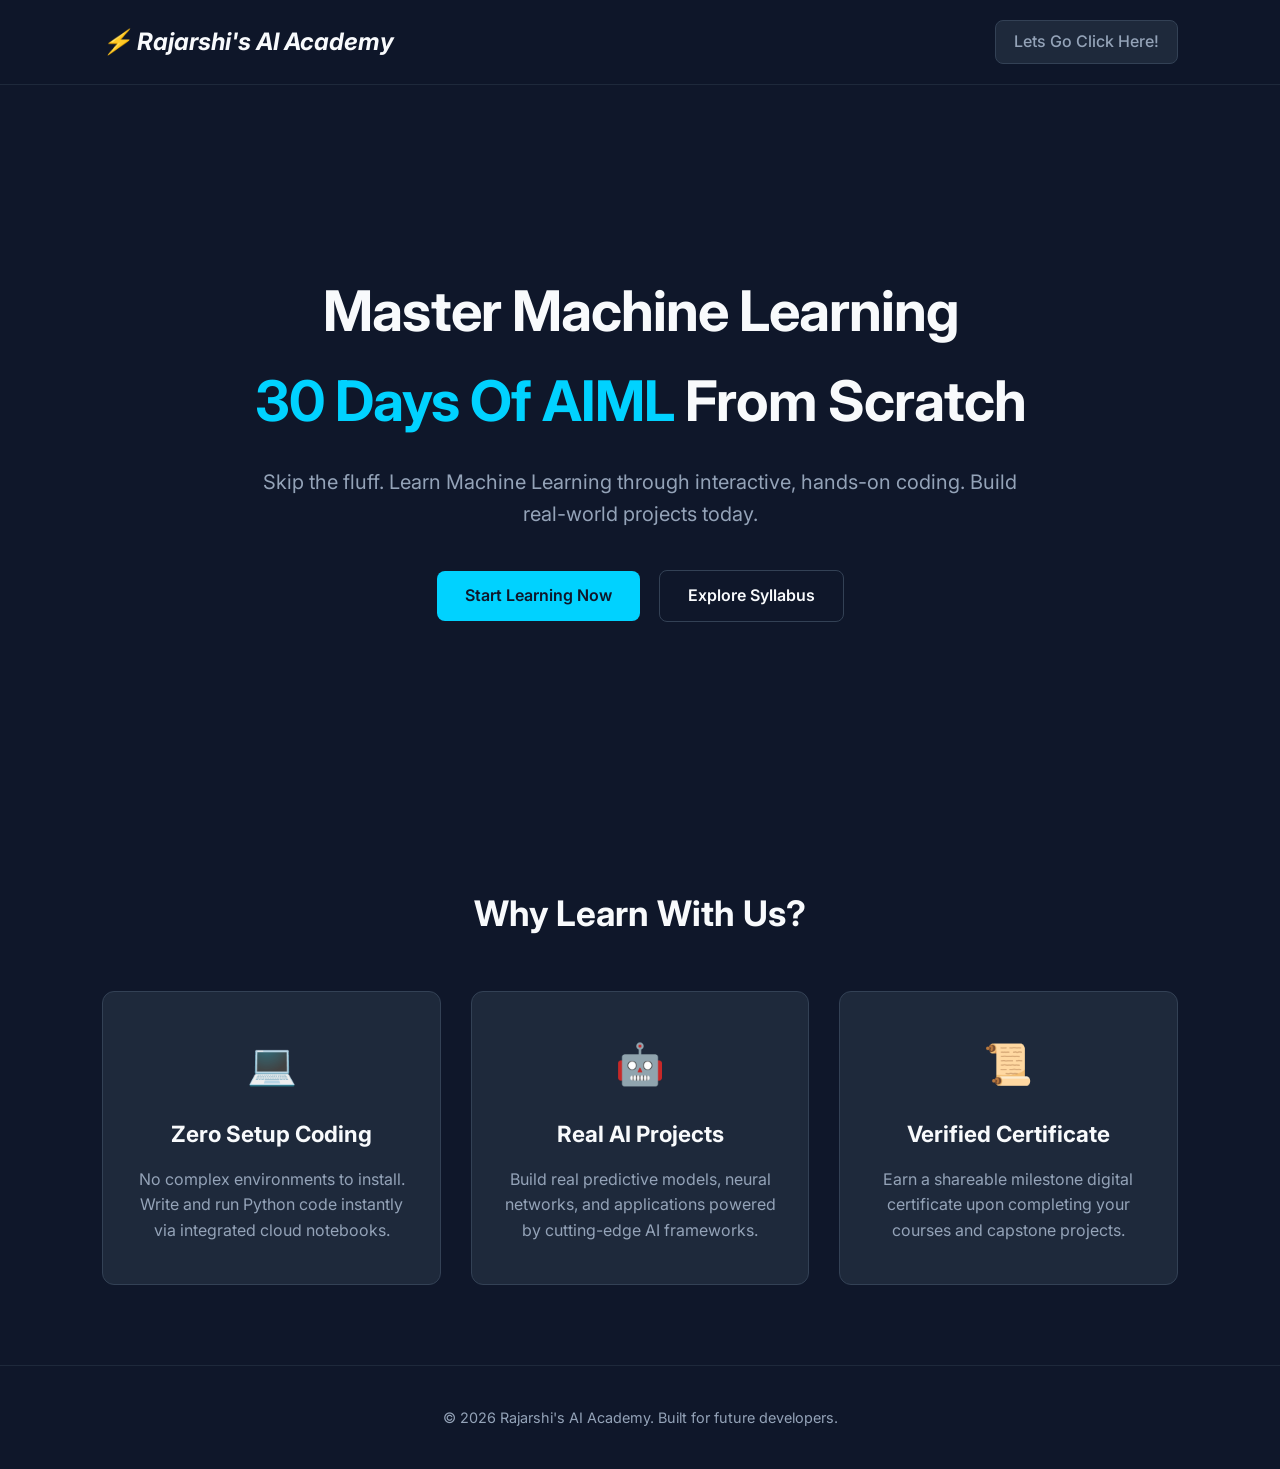
==== my-coding-academy/index.html @ 371cb685 "Initial commit - 50 Days of ML" ====
<!DOCTYPE html>
<html lang="en">
<head>
    <meta charset="UTF-8">
    <meta name="viewport" content="width=device-width, initial-scale=1.0">
    <title>Python & AI/ML Academy | Master the Future</title>
    <link rel="stylesheet" href="css/style.css">
    <link href="https://fonts.googleapis.com/css2?family=Inter:wght@400;500;700&display=swap" rel="stylesheet">
</head>
<body>

    <header class="navbar">
        <div class="logo"><i>⚡ Rajarshi's AI Academy</i></div>
        <nav>
            <!-- <a href="#features">Features</a>
            <a href="#curriculum">Curriculum</a> -->
            <a href="dashboard.html" class="btn-secondary">Lets Go Click Here!</a>
        </nav>
    </header>

    <section class="hero">
        <div class="hero-content">
            <h1>Master Machine Learning <br><span class="highlight">30 Days Of AIML</span> From Scratch</h1>
            <p>Skip the fluff. Learn Machine Learning through interactive, hands-on coding. Build real-world projects today.</p>
            <div class="hero-buttons">
                <a href="dashboard.html" class="btn-primary">Start Learning Now</a>
                <a href="#curriculum" class="btn-outline">Explore Syllabus</a>
            </div>
        </div>
    </section>

    <section id="features" class="features">
        <h2>Why Learn With Us?</h2>
        <div class="feature-grid">
            <div class="card">
                <div class="icon">💻</div>
                <h3>Zero Setup Coding</h3>
                <p>No complex environments to install. Write and run Python code instantly via integrated cloud notebooks.</p>
            </div>
            <div class="card">
                <div class="icon">🤖</div>
                <h3>Real AI Projects</h3>
                <p>Build real predictive models, neural networks, and applications powered by cutting-edge AI frameworks.</p>
            </div>
            <div class="card">
                <div class="icon">📜</div>
                <h3>Verified Certificate</h3>
                <p>Earn a shareable milestone digital certificate upon completing your courses and capstone projects.</p>
            </div>
        </div>
    </section>

    <footer>
        <p>&copy; 2026 Rajarshi's AI Academy. Built for future developers.</p>
    </footer>

</body>
</html>
---- my-coding-academy/css/style.css ----
/* --- Global Resets & Theme Variables --- */
* {
    margin: 0;
    padding: 0;
    box-sizing: border-box;
}

:root {
    --primary-color: #00d2ff;   /* Vibrant Electric Cyan */
    --bg-dark: #0f172a;         /* Deep Premium Navy Slate */
    --bg-card: #1e293b;         /* Lighter Slate for elements */
    --text-main: #f8fafc;       /* Off-White */
    --text-muted: #94a3b8;      /* Soft Gray */
}

body {
    font-family: 'Inter', sans-serif;
    background-color: var(--bg-dark);
    color: var(--text-main);
    line-height: 1.6;
}

/* --- Navigation Bar --- */
.navbar {
    display: flex;
    justify-content: space-between;
    align-items: center;
    padding: 20px 8%;
    background-color: rgba(15, 23, 42, 0.9);
    position: sticky;
    top: 0;
    z-index: 100;
    border-bottom: 1px solid #1e293b;
}

.logo {
    font-size: 1.5rem;
    font-weight: 700;
    color: var(--text-main);
}

.navbar nav a {
    color: var(--text-muted);
    text-decoration: none;
    margin-left: 20px;
    font-weight: 500;
    transition: color 0.3s;
}

.navbar nav a:hover {
    color: var(--primary-color);
}

/* --- Hero Section --- */
.hero {
    min-height: 80vh;
    display: flex;
    align-items: center;
    justify-content: center;
    text-align: center;
    padding: 0 20px;
}

.hero-content {
    max-width: 800px;
}

.hero h1 {
    font-size: 3.5rem;
    font-weight: 700;
    margin-bottom: 20px;
    letter-spacing: -1px;
}

.highlight {
    color: var(--primary-color);
}

.hero p {
    font-size: 1.25rem;
    color: var(--text-muted);
    margin-bottom: 40px;
}

/* --- Buttons --- */
.btn-primary, .btn-secondary, .btn-outline {
    display: inline-block;
    padding: 12px 28px;
    border-radius: 8px;
    font-weight: 600;
    text-decoration: none;
    transition: all 0.3s ease;
}

.btn-primary {
    background-color: var(--primary-color);
    color: #0f172a;
    margin-right: 15px;
}

.btn-primary:hover {
    transform: translateY(-2px);
    box-shadow: 0 10px 20px rgba(0, 210, 255, 0.2);
}

.btn-secondary {
    background-color: #1e293b;
    color: var(--text-main);
    border: 1px solid #334155;
    padding: 8px 18px;
}

.btn-outline {
    border: 1px solid #334155;
    color: var(--text-main);
}

.btn-outline:hover {
    background-color: #1e293b;
}

/* --- Features Section --- */
.features {
    padding: 80px 8%;
    text-align: center;
}

.features h2 {
    font-size: 2.2rem;
    margin-bottom: 50px;
}

.feature-grid {
    display: grid;
    grid-template-columns: repeat(auto-fit, minmax(280px, 1fr));
    gap: 30px;
}

.card {
    background-color: var(--bg-card);
    padding: 40px 30px;
    border-radius: 12px;
    border: 1px solid #334155;
    transition: transform 0.3s;
}

.card:hover {
    transform: translateY(-5px);
    border-color: var(--primary-color);
}

.card .icon {
    font-size: 2.5rem;
    margin-bottom: 20px;
}

.card h3 {
    margin-bottom: 15px;
    font-size: 1.4rem;
}

.card p {
    color: var(--text-muted);
}

/* --- Footer --- */
footer {
    text-align: center;
    padding: 40px;
    color: var(--text-muted);
    border-top: 1px solid #1e293b;
    font-size: 0.9rem;
}
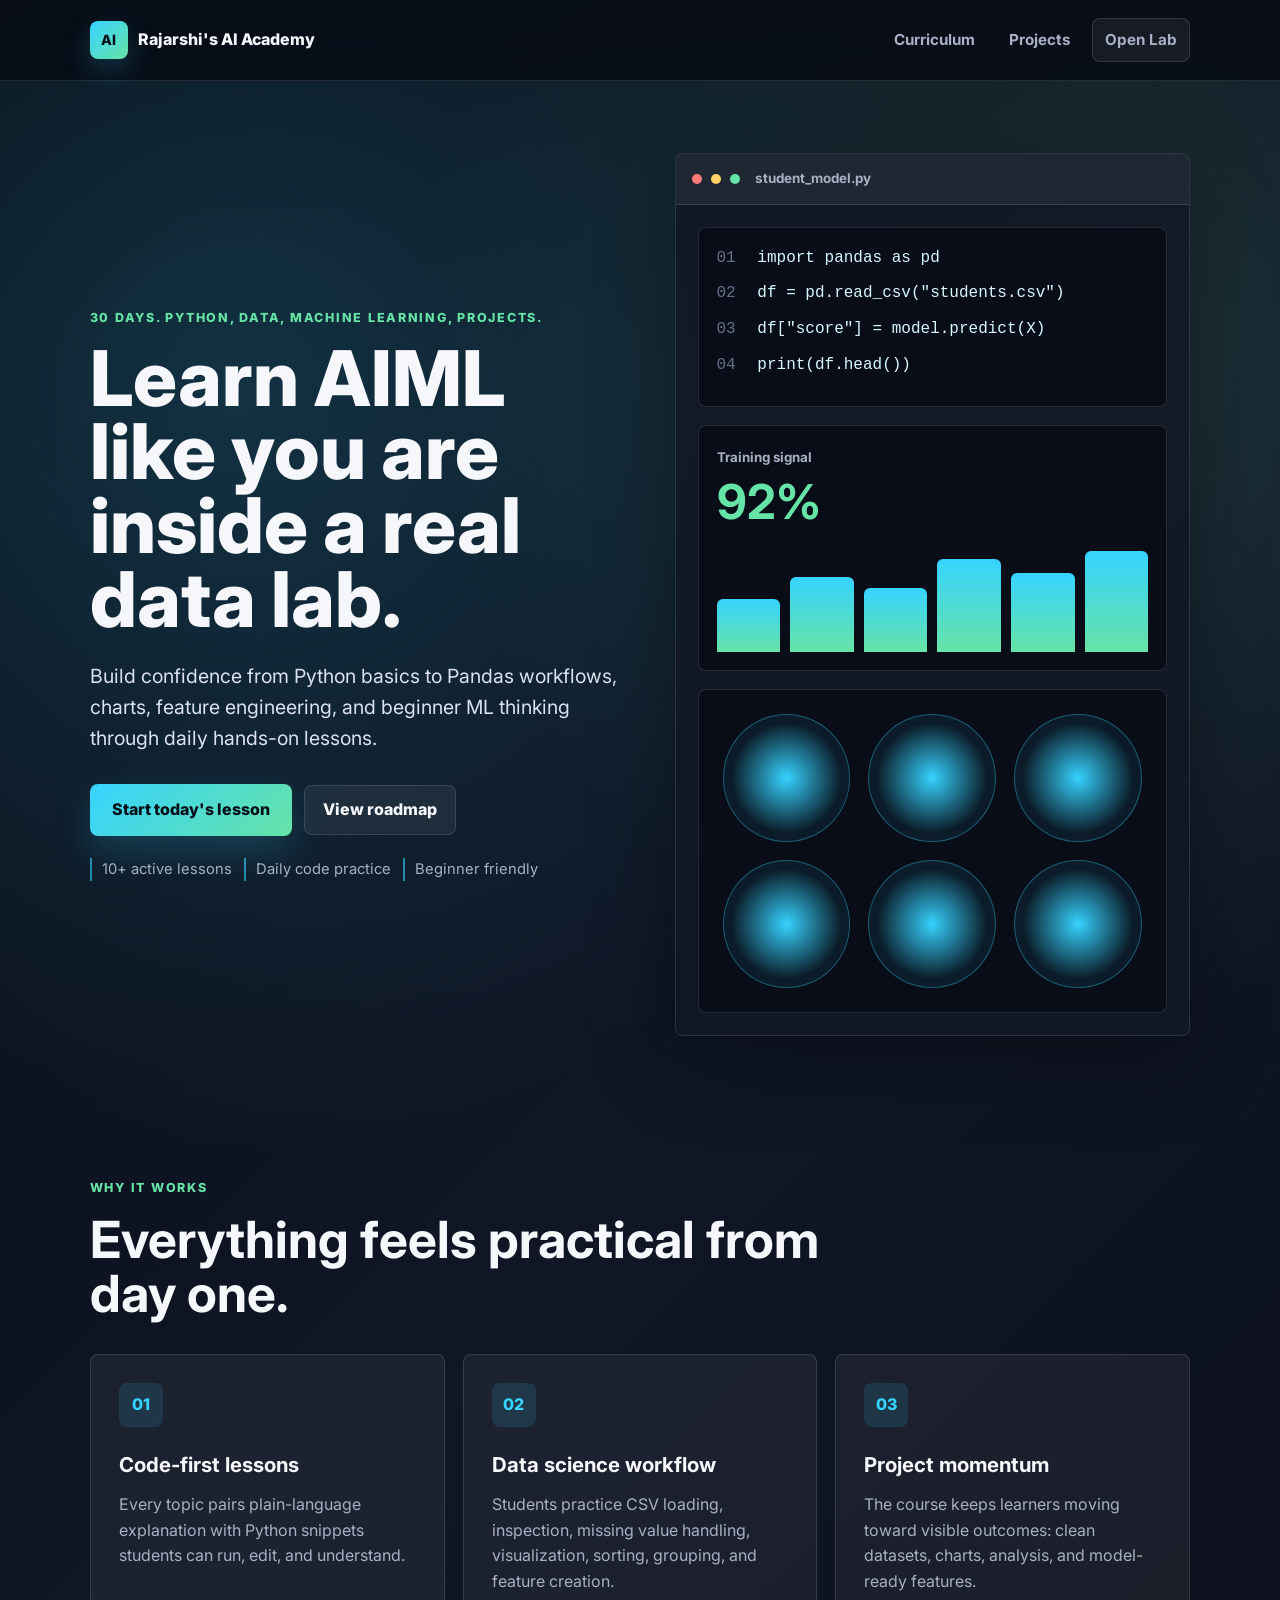
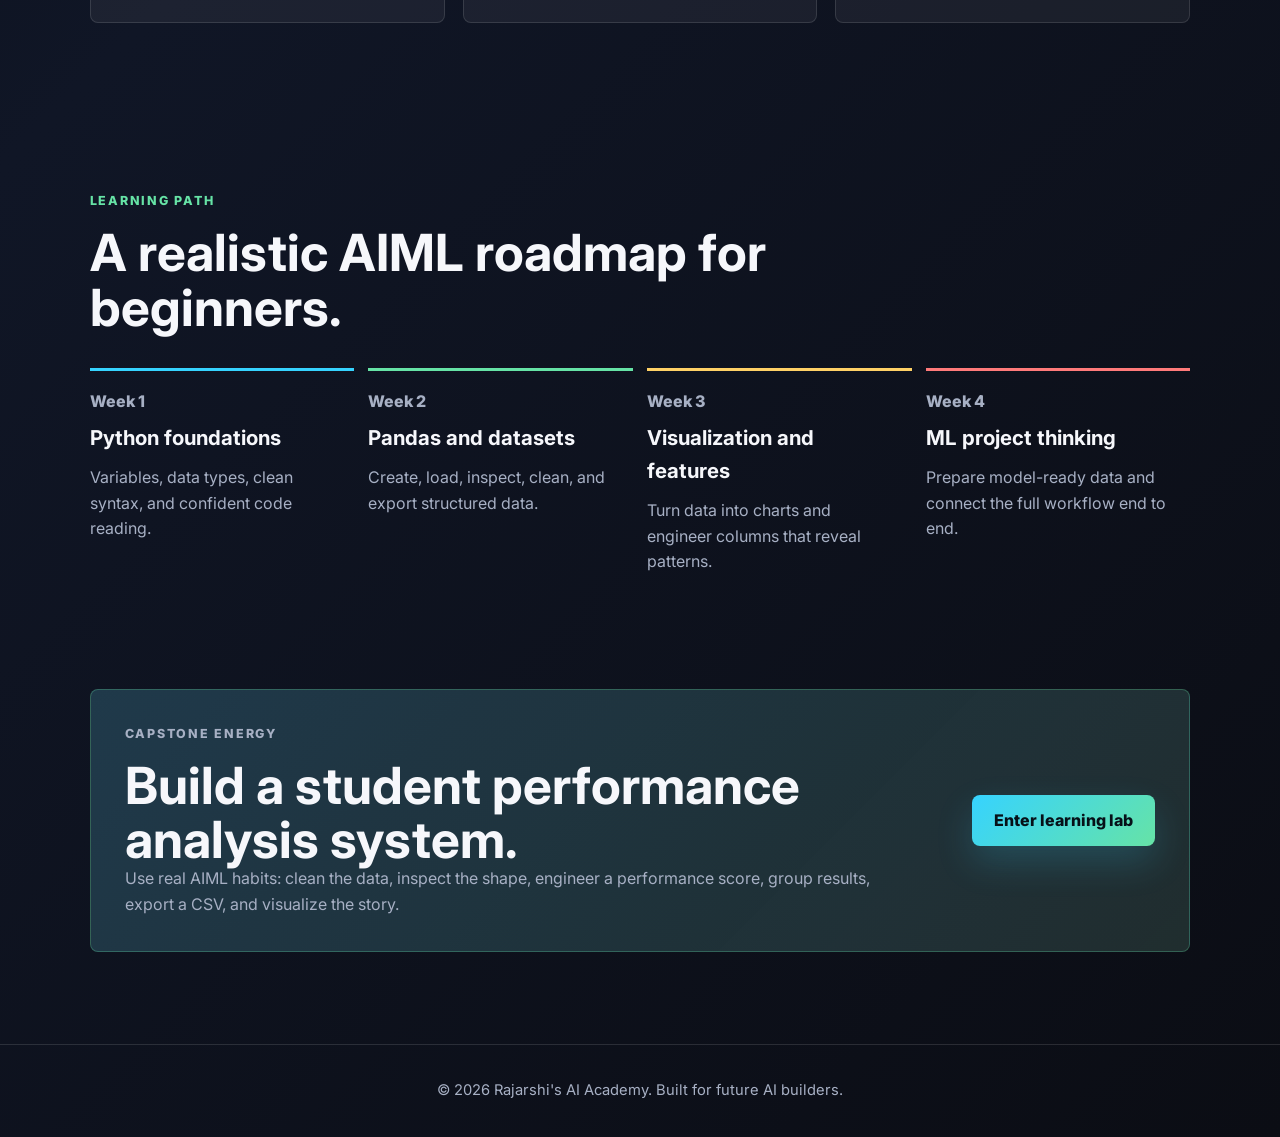
==== commit 14e2c406: "UI updated" ====
--- a/my-coding-academy/index.html
+++ b/my-coding-academy/index.html
@@ -3,56 +3,140 @@
 <head>
     <meta charset="UTF-8">
     <meta name="viewport" content="width=device-width, initial-scale=1.0">
-    <title>Python & AI/ML Academy | Master the Future</title>
+    <title>Rajarshi's AI Academy | 30 Days of AIML</title>
+    <link rel="preconnect" href="https://fonts.googleapis.com">
+    <link rel="preconnect" href="https://fonts.gstatic.com" crossorigin>
+    <link href="https://fonts.googleapis.com/css2?family=Inter:wght@400;500;600;700;800&display=swap" rel="stylesheet">
     <link rel="stylesheet" href="css/style.css">
-    <link href="https://fonts.googleapis.com/css2?family=Inter:wght@400;500;700&display=swap" rel="stylesheet">
 </head>
 <body>
-
     <header class="navbar">
-        <div class="logo"><i>⚡ Rajarshi's AI Academy</i></div>
-        <nav>
-            <!-- <a href="#features">Features</a>
-            <a href="#curriculum">Curriculum</a> -->
-            <a href="dashboard.html" class="btn-secondary">Lets Go Click Here!</a>
+        <a class="logo" href="index.html" aria-label="Rajarshi's AI Academy home">
+            <span class="logo-mark">AI</span>
+            <span>Rajarshi's AI Academy</span>
+        </a>
+        <nav aria-label="Primary navigation">
+            <a href="#curriculum">Curriculum</a>
+            <a href="#projects">Projects</a>
+            <a href="dashboard.html" class="btn-secondary">Open Lab</a>
         </nav>
     </header>
 
-    <section class="hero">
-        <div class="hero-content">
-            <h1>Master Machine Learning <br><span class="highlight">30 Days Of AIML</span> From Scratch</h1>
-            <p>Skip the fluff. Learn Machine Learning through interactive, hands-on coding. Build real-world projects today.</p>
-            <div class="hero-buttons">
-                <a href="dashboard.html" class="btn-primary">Start Learning Now</a>
-                <a href="#curriculum" class="btn-outline">Explore Syllabus</a>
+    <main>
+        <section class="hero">
+            <div class="hero-content">
+                <p class="eyebrow">30 days. Python, data, machine learning, projects.</p>
+                <h1>Learn AIML like you are inside a real data lab.</h1>
+                <p class="hero-copy">Build confidence from Python basics to Pandas workflows, charts, feature engineering, and beginner ML thinking through daily hands-on lessons.</p>
+                <div class="hero-buttons">
+                    <a href="dashboard.html" class="btn-primary">Start today's lesson</a>
+                    <a href="#curriculum" class="btn-outline">View roadmap</a>
+                </div>
+                <div class="trust-row" aria-label="Course highlights">
+                    <span>10+ active lessons</span>
+                    <span>Daily code practice</span>
+                    <span>Beginner friendly</span>
+                </div>
             </div>
-        </div>
-    </section>
 
-    <section id="features" class="features">
-        <h2>Why Learn With Us?</h2>
-        <div class="feature-grid">
-            <div class="card">
-                <div class="icon">💻</div>
-                <h3>Zero Setup Coding</h3>
-                <p>No complex environments to install. Write and run Python code instantly via integrated cloud notebooks.</p>
+            <div class="lab-preview" aria-label="AI learning lab preview">
+                <div class="lab-topbar">
+                    <span></span>
+                    <span></span>
+                    <span></span>
+                    <strong>student_model.py</strong>
+                </div>
+                <div class="lab-body">
+                    <div class="code-lines">
+                        <p><span>01</span> import pandas as pd</p>
+                        <p><span>02</span> df = pd.read_csv("students.csv")</p>
+                        <p><span>03</span> df["score"] = model.predict(X)</p>
+                        <p><span>04</span> print(df.head())</p>
+                    </div>
+                    <div class="model-card">
+                        <small>Training signal</small>
+                        <strong>92%</strong>
+                        <div class="bars">
+                            <i style="height: 48%"></i>
+                            <i style="height: 68%"></i>
+                            <i style="height: 58%"></i>
+                            <i style="height: 84%"></i>
+                            <i style="height: 72%"></i>
+                            <i style="height: 92%"></i>
+                        </div>
+                    </div>
+                    <div class="neural-board">
+                        <span></span><span></span><span></span><span></span><span></span><span></span>
+                    </div>
+                </div>
             </div>
-            <div class="card">
-                <div class="icon">🤖</div>
-                <h3>Real AI Projects</h3>
-                <p>Build real predictive models, neural networks, and applications powered by cutting-edge AI frameworks.</p>
+        </section>
+
+        <section id="features" class="features">
+            <div class="section-heading">
+                <p class="eyebrow">Why it works</p>
+                <h2>Everything feels practical from day one.</h2>
             </div>
-            <div class="card">
-                <div class="icon">📜</div>
-                <h3>Verified Certificate</h3>
-                <p>Earn a shareable milestone digital certificate upon completing your courses and capstone projects.</p>
+            <div class="feature-grid">
+                <article class="card">
+                    <div class="icon">01</div>
+                    <h3>Code-first lessons</h3>
+                    <p>Every topic pairs plain-language explanation with Python snippets students can run, edit, and understand.</p>
+                </article>
+                <article class="card">
+                    <div class="icon">02</div>
+                    <h3>Data science workflow</h3>
+                    <p>Students practice CSV loading, inspection, missing value handling, visualization, sorting, grouping, and feature creation.</p>
+                </article>
+                <article class="card">
+                    <div class="icon">03</div>
+                    <h3>Project momentum</h3>
+                    <p>The course keeps learners moving toward visible outcomes: clean datasets, charts, analysis, and model-ready features.</p>
+                </article>
             </div>
-        </div>
-    </section>
+        </section>
+
+        <section id="curriculum" class="roadmap">
+            <div class="section-heading">
+                <p class="eyebrow">Learning path</p>
+                <h2>A realistic AIML roadmap for beginners.</h2>
+            </div>
+            <div class="timeline">
+                <article>
+                    <span>Week 1</span>
+                    <h3>Python foundations</h3>
+                    <p>Variables, data types, clean syntax, and confident code reading.</p>
+                </article>
+                <article>
+                    <span>Week 2</span>
+                    <h3>Pandas and datasets</h3>
+                    <p>Create, load, inspect, clean, and export structured data.</p>
+                </article>
+                <article>
+                    <span>Week 3</span>
+                    <h3>Visualization and features</h3>
+                    <p>Turn data into charts and engineer columns that reveal patterns.</p>
+                </article>
+                <article>
+                    <span>Week 4</span>
+                    <h3>ML project thinking</h3>
+                    <p>Prepare model-ready data and connect the full workflow end to end.</p>
+                </article>
+            </div>
+        </section>
+
+        <section id="projects" class="project-band">
+            <div>
+                <p class="eyebrow">Capstone energy</p>
+                <h2>Build a student performance analysis system.</h2>
+                <p>Use real AIML habits: clean the data, inspect the shape, engineer a performance score, group results, export a CSV, and visualize the story.</p>
+            </div>
+            <a href="dashboard.html" class="btn-primary">Enter learning lab</a>
+        </section>
+    </main>
 
     <footer>
-        <p>&copy; 2026 Rajarshi's AI Academy. Built for future developers.</p>
+        <p>&copy; 2026 Rajarshi's AI Academy. Built for future AI builders.</p>
     </footer>
-
 </body>
-</html>+</html>
--- a/my-coding-academy/css/style.css
+++ b/my-coding-academy/css/style.css
@@ -1,4 +1,3 @@
-/* --- Global Resets & Theme Variables --- */
 * {
     margin: 0;
     padding: 0;
@@ -6,168 +5,461 @@
 }
 
 :root {
-    --primary-color: #00d2ff;   /* Vibrant Electric Cyan */
-    --bg-dark: #0f172a;         /* Deep Premium Navy Slate */
-    --bg-card: #1e293b;         /* Lighter Slate for elements */
-    --text-main: #f8fafc;       /* Off-White */
-    --text-muted: #94a3b8;      /* Soft Gray */
+    --ink: #f6f7fb;
+    --muted: #a7b0c4;
+    --soft: #dbe2ef;
+    --bg: #070a12;
+    --panel: #111724;
+    --panel-2: #171f2e;
+    --line: rgba(255, 255, 255, 0.12);
+    --cyan: #36d3ff;
+    --green: #66e3a6;
+    --yellow: #ffd166;
+    --coral: #ff7a7a;
+    --shadow: 0 24px 80px rgba(0, 0, 0, 0.35);
+}
+
+html {
+    scroll-behavior: smooth;
 }
 
 body {
-    font-family: 'Inter', sans-serif;
-    background-color: var(--bg-dark);
-    color: var(--text-main);
+    font-family: "Inter", Arial, sans-serif;
+    background:
+        radial-gradient(circle at 18% 14%, rgba(54, 211, 255, 0.18), transparent 30%),
+        radial-gradient(circle at 86% 12%, rgba(102, 227, 166, 0.14), transparent 26%),
+        linear-gradient(135deg, #070a12 0%, #101626 44%, #0b0d14 100%);
+    color: var(--ink);
     line-height: 1.6;
-}
-
-/* --- Navigation Bar --- */
+    min-height: 100vh;
+}
+
+a {
+    color: inherit;
+}
+
 .navbar {
     display: flex;
     justify-content: space-between;
     align-items: center;
-    padding: 20px 8%;
-    background-color: rgba(15, 23, 42, 0.9);
+    gap: 24px;
+    padding: 18px 7%;
+    background: rgba(7, 10, 18, 0.78);
+    backdrop-filter: blur(18px);
     position: sticky;
     top: 0;
     z-index: 100;
-    border-bottom: 1px solid #1e293b;
+    border-bottom: 1px solid var(--line);
 }
 
 .logo {
-    font-size: 1.5rem;
+    display: inline-flex;
+    align-items: center;
+    gap: 10px;
+    font-size: 1rem;
+    font-weight: 800;
+    text-decoration: none;
+}
+
+.logo-mark {
+    display: grid;
+    place-items: center;
+    width: 38px;
+    height: 38px;
+    border-radius: 8px;
+    background: linear-gradient(135deg, var(--cyan), var(--green));
+    color: #071018;
+    font-size: 0.88rem;
+    box-shadow: 0 10px 28px rgba(54, 211, 255, 0.22);
+}
+
+.navbar nav {
+    display: flex;
+    align-items: center;
+    gap: 10px;
+}
+
+.navbar nav a {
+    color: var(--muted);
+    text-decoration: none;
+    padding: 9px 12px;
+    border-radius: 8px;
     font-weight: 700;
-    color: var(--text-main);
-}
-
-.navbar nav a {
-    color: var(--text-muted);
+    font-size: 0.95rem;
+    transition: color 0.2s ease, background 0.2s ease;
+}
+
+.navbar nav a:hover {
+    color: var(--ink);
+    background: rgba(255, 255, 255, 0.06);
+}
+
+.hero {
+    min-height: calc(100vh - 75px);
+    display: grid;
+    grid-template-columns: minmax(0, 1.02fr) minmax(320px, 0.98fr);
+    align-items: center;
+    gap: 48px;
+    padding: 72px 7% 58px;
+}
+
+.hero-content {
+    max-width: 720px;
+}
+
+.eyebrow {
+    color: var(--green);
+    text-transform: uppercase;
+    font-size: 0.78rem;
+    font-weight: 800;
+    letter-spacing: 0.14em;
+    margin-bottom: 14px;
+}
+
+.hero h1 {
+    font-size: clamp(2.4rem, 6vw, 5.9rem);
+    line-height: 0.96;
+    font-weight: 800;
+    margin-bottom: 24px;
+}
+
+.hero-copy {
+    max-width: 640px;
+    color: var(--soft);
+    font-size: clamp(1rem, 1.8vw, 1.22rem);
+    margin-bottom: 30px;
+}
+
+.hero-buttons,
+.trust-row {
+    display: flex;
+    flex-wrap: wrap;
+    align-items: center;
+    gap: 12px;
+}
+
+.trust-row {
+    color: var(--muted);
+    margin-top: 22px;
+    font-size: 0.92rem;
+}
+
+.trust-row span {
+    border-left: 2px solid rgba(54, 211, 255, 0.6);
+    padding-left: 10px;
+}
+
+.btn-primary,
+.btn-secondary,
+.btn-outline {
+    display: inline-flex;
+    align-items: center;
+    justify-content: center;
+    min-height: 44px;
+    border-radius: 8px;
+    font-weight: 800;
     text-decoration: none;
-    margin-left: 20px;
-    font-weight: 500;
-    transition: color 0.3s;
-}
-
-.navbar nav a:hover {
-    color: var(--primary-color);
-}
-
-/* --- Hero Section --- */
-.hero {
-    min-height: 80vh;
+    transition: transform 0.2s ease, box-shadow 0.2s ease, border-color 0.2s ease;
+}
+
+.btn-primary {
+    padding: 13px 22px;
+    background: linear-gradient(135deg, var(--cyan), var(--green));
+    color: #061018;
+    box-shadow: 0 16px 36px rgba(54, 211, 255, 0.18);
+}
+
+.btn-secondary,
+.btn-outline {
+    padding: 11px 18px;
+    color: var(--ink);
+    border: 1px solid var(--line);
+    background: rgba(255, 255, 255, 0.06);
+}
+
+.btn-primary:hover,
+.btn-secondary:hover,
+.btn-outline:hover {
+    transform: translateY(-2px);
+    border-color: rgba(54, 211, 255, 0.45);
+}
+
+.lab-preview {
+    border: 1px solid var(--line);
+    border-radius: 8px;
+    background: rgba(17, 23, 36, 0.84);
+    box-shadow: var(--shadow);
+    overflow: hidden;
+    min-height: 490px;
+}
+
+.lab-topbar {
     display: flex;
     align-items: center;
-    justify-content: center;
-    text-align: center;
-    padding: 0 20px;
-}
-
-.hero-content {
-    max-width: 800px;
-}
-
-.hero h1 {
-    font-size: 3.5rem;
+    gap: 9px;
+    padding: 14px 16px;
+    background: rgba(255, 255, 255, 0.06);
+    border-bottom: 1px solid var(--line);
+}
+
+.lab-topbar span {
+    width: 10px;
+    height: 10px;
+    border-radius: 50%;
+    background: var(--coral);
+}
+
+.lab-topbar span:nth-child(2) {
+    background: var(--yellow);
+}
+
+.lab-topbar span:nth-child(3) {
+    background: var(--green);
+}
+
+.lab-topbar strong {
+    color: var(--muted);
+    font-size: 0.84rem;
+    margin-left: 6px;
+}
+
+.lab-body {
+    display: grid;
+    grid-template-columns: 1fr;
+    gap: 18px;
+    padding: 22px;
+}
+
+.code-lines,
+.model-card,
+.neural-board {
+    border: 1px solid var(--line);
+    border-radius: 8px;
+    background: #080d17;
+}
+
+.code-lines {
+    padding: 18px;
+    font-family: "Courier New", monospace;
+    color: #d7f7ff;
+    overflow-x: auto;
+}
+
+.code-lines p {
+    white-space: nowrap;
+    margin-bottom: 10px;
+}
+
+.code-lines span {
+    color: #647089;
+    margin-right: 12px;
+}
+
+.model-card {
+    padding: 18px;
+}
+
+.model-card small {
+    color: var(--muted);
     font-weight: 700;
-    margin-bottom: 20px;
-    letter-spacing: -1px;
-}
-
-.highlight {
-    color: var(--primary-color);
-}
-
-.hero p {
-    font-size: 1.25rem;
-    color: var(--text-muted);
-    margin-bottom: 40px;
-}
-
-/* --- Buttons --- */
-.btn-primary, .btn-secondary, .btn-outline {
-    display: inline-block;
-    padding: 12px 28px;
-    border-radius: 8px;
-    font-weight: 600;
-    text-decoration: none;
-    transition: all 0.3s ease;
-}
-
-.btn-primary {
-    background-color: var(--primary-color);
-    color: #0f172a;
-    margin-right: 15px;
-}
-
-.btn-primary:hover {
-    transform: translateY(-2px);
-    box-shadow: 0 10px 20px rgba(0, 210, 255, 0.2);
-}
-
-.btn-secondary {
-    background-color: #1e293b;
-    color: var(--text-main);
-    border: 1px solid #334155;
-    padding: 8px 18px;
-}
-
-.btn-outline {
-    border: 1px solid #334155;
-    color: var(--text-main);
-}
-
-.btn-outline:hover {
-    background-color: #1e293b;
-}
-
-/* --- Features Section --- */
-.features {
-    padding: 80px 8%;
-    text-align: center;
-}
-
-.features h2 {
-    font-size: 2.2rem;
-    margin-bottom: 50px;
+}
+
+.model-card strong {
+    display: block;
+    font-size: 3rem;
+    line-height: 1;
+    margin: 8px 0 16px;
+    color: var(--green);
+}
+
+.bars {
+    display: grid;
+    grid-template-columns: repeat(6, 1fr);
+    gap: 10px;
+    align-items: end;
+    height: 110px;
+}
+
+.bars i {
+    display: block;
+    border-radius: 6px 6px 0 0;
+    background: linear-gradient(180deg, var(--cyan), var(--green));
+}
+
+.neural-board {
+    display: grid;
+    grid-template-columns: repeat(3, 1fr);
+    gap: 18px;
+    padding: 24px;
+}
+
+.neural-board span {
+    aspect-ratio: 1;
+    border-radius: 50%;
+    background: radial-gradient(circle, var(--cyan), rgba(54, 211, 255, 0.08) 62%);
+    border: 1px solid rgba(54, 211, 255, 0.35);
+}
+
+.features,
+.roadmap {
+    padding: 84px 7%;
+}
+
+.section-heading {
+    max-width: 760px;
+    margin-bottom: 34px;
+}
+
+.section-heading h2,
+.project-band h2 {
+    font-size: clamp(2rem, 4vw, 3.5rem);
+    line-height: 1.06;
 }
 
 .feature-grid {
     display: grid;
-    grid-template-columns: repeat(auto-fit, minmax(280px, 1fr));
-    gap: 30px;
+    grid-template-columns: repeat(3, minmax(0, 1fr));
+    gap: 18px;
 }
 
 .card {
-    background-color: var(--bg-card);
-    padding: 40px 30px;
-    border-radius: 12px;
-    border: 1px solid #334155;
-    transition: transform 0.3s;
+    min-height: 260px;
+    background: rgba(255, 255, 255, 0.055);
+    padding: 28px;
+    border-radius: 8px;
+    border: 1px solid var(--line);
 }
 
 .card:hover {
-    transform: translateY(-5px);
-    border-color: var(--primary-color);
+    border-color: rgba(102, 227, 166, 0.55);
 }
 
 .card .icon {
-    font-size: 2.5rem;
-    margin-bottom: 20px;
-}
-
-.card h3 {
-    margin-bottom: 15px;
-    font-size: 1.4rem;
-}
-
-.card p {
-    color: var(--text-muted);
-}
-
-/* --- Footer --- */
+    display: grid;
+    place-items: center;
+    width: 44px;
+    height: 44px;
+    border-radius: 8px;
+    background: rgba(54, 211, 255, 0.12);
+    color: var(--cyan);
+    font-weight: 800;
+    margin-bottom: 22px;
+}
+
+.card h3,
+.timeline h3 {
+    font-size: 1.28rem;
+    margin-bottom: 10px;
+}
+
+.card p,
+.timeline p,
+.project-band p,
+footer {
+    color: var(--muted);
+}
+
+.timeline {
+    display: grid;
+    grid-template-columns: repeat(4, minmax(0, 1fr));
+    gap: 14px;
+}
+
+.timeline article {
+    border-top: 3px solid var(--cyan);
+    padding: 18px 18px 0 0;
+}
+
+.timeline article:nth-child(2) {
+    border-color: var(--green);
+}
+
+.timeline article:nth-child(3) {
+    border-color: var(--yellow);
+}
+
+.timeline article:nth-child(4) {
+    border-color: var(--coral);
+}
+
+.timeline span {
+    display: block;
+    color: var(--muted);
+    font-weight: 800;
+    margin-bottom: 8px;
+}
+
+.project-band {
+    display: flex;
+    align-items: center;
+    justify-content: space-between;
+    gap: 28px;
+    margin: 30px 7% 92px;
+    padding: 34px;
+    border: 1px solid rgba(102, 227, 166, 0.28);
+    border-radius: 8px;
+    background:
+        linear-gradient(135deg, rgba(54, 211, 255, 0.14), rgba(102, 227, 166, 0.09)),
+        rgba(255, 255, 255, 0.055);
+}
+
+.project-band div {
+    max-width: 780px;
+}
+
 footer {
     text-align: center;
-    padding: 40px;
-    color: var(--text-muted);
-    border-top: 1px solid #1e293b;
-    font-size: 0.9rem;
-}+    padding: 34px 7%;
+    border-top: 1px solid var(--line);
+    font-size: 0.92rem;
+}
+
+@media (max-width: 980px) {
+    .hero,
+    .feature-grid,
+    .timeline {
+        grid-template-columns: 1fr;
+    }
+
+    .hero {
+        padding-top: 46px;
+    }
+
+    .lab-preview {
+        min-height: auto;
+    }
+}
+
+@media (max-width: 720px) {
+    .navbar {
+        align-items: flex-start;
+        flex-direction: column;
+        padding: 16px 5%;
+    }
+
+    .navbar nav {
+        width: 100%;
+        overflow-x: auto;
+        padding-bottom: 2px;
+    }
+
+    .hero,
+    .features,
+    .roadmap {
+        padding-left: 5%;
+        padding-right: 5%;
+    }
+
+    .hero-buttons a,
+    .project-band a {
+        width: 100%;
+    }
+
+    .project-band {
+        flex-direction: column;
+        align-items: stretch;
+        margin-left: 5%;
+        margin-right: 5%;
+        padding: 24px;
+    }
+}
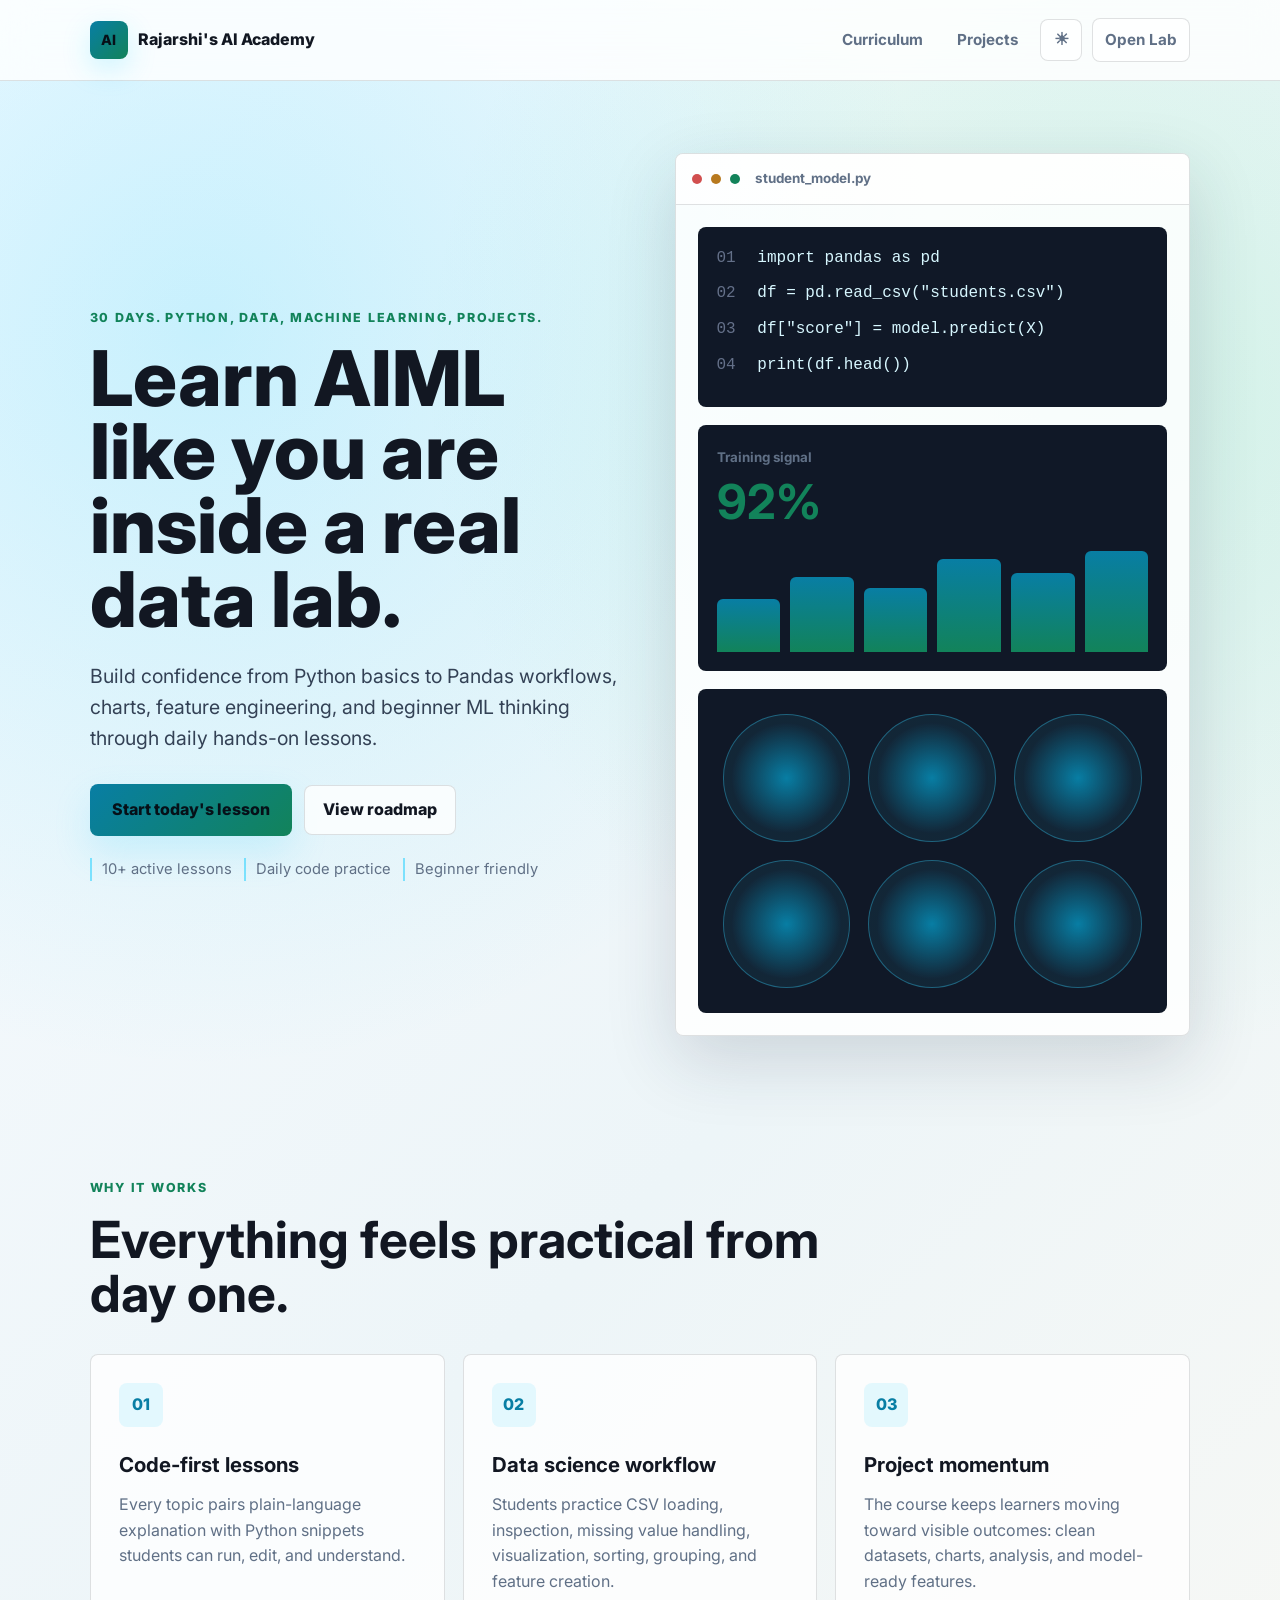
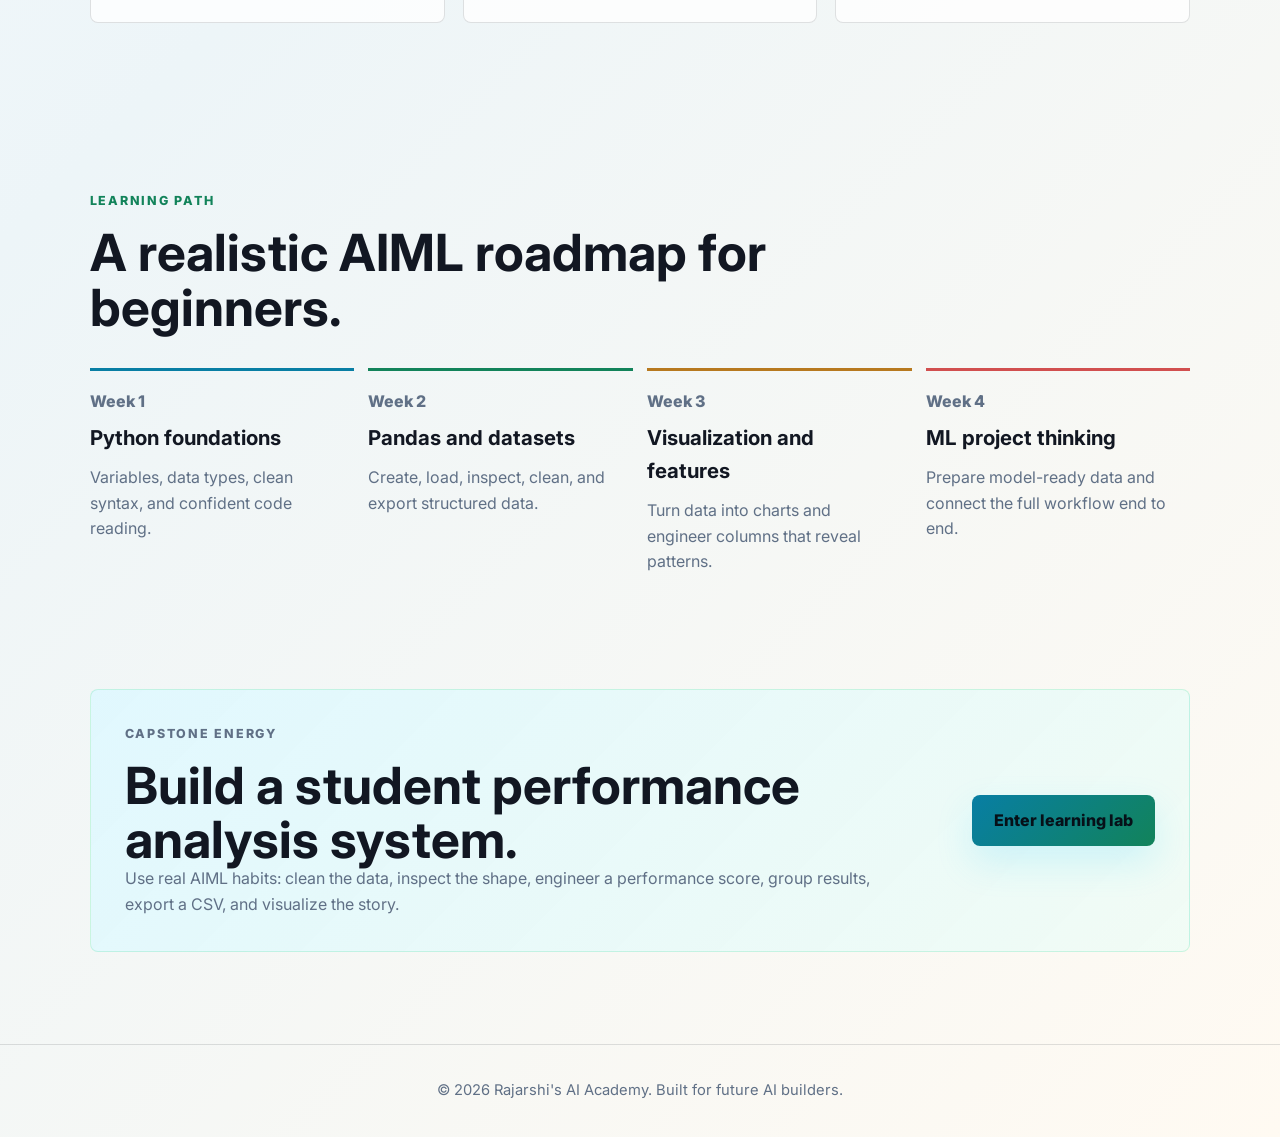
==== commit fbc0af5f: "updated" ====
--- a/my-coding-academy/index.html
+++ b/my-coding-academy/index.html
@@ -18,6 +18,9 @@
         <nav aria-label="Primary navigation">
             <a href="#curriculum">Curriculum</a>
             <a href="#projects">Projects</a>
+            <button class="theme-toggle" type="button" aria-label="Switch to light theme" aria-pressed="false">
+                <span class="theme-icon" aria-hidden="true">☾</span>
+            </button>
             <a href="dashboard.html" class="btn-secondary">Open Lab</a>
         </nav>
     </header>
@@ -138,5 +141,6 @@
     <footer>
         <p>&copy; 2026 Rajarshi's AI Academy. Built for future AI builders.</p>
     </footer>
+    <script src="js/theme.js"></script>
 </body>
 </html>
--- a/my-coding-academy/css/style.css
+++ b/my-coding-academy/css/style.css
@@ -11,27 +11,62 @@
     --bg: #070a12;
     --panel: #111724;
     --panel-2: #171f2e;
+    --panel-rgb: 17, 23, 36;
+    --surface: rgba(255, 255, 255, 0.055);
+    --surface-strong: rgba(7, 10, 18, 0.72);
+    --nav-bg: rgba(7, 10, 18, 0.78);
+    --code-bg: #080d17;
+    --code-text: #d7f7ff;
+    --line-strong: rgba(54, 211, 255, 0.28);
     --line: rgba(255, 255, 255, 0.12);
     --cyan: #36d3ff;
     --green: #66e3a6;
     --yellow: #ffd166;
     --coral: #ff7a7a;
     --shadow: 0 24px 80px rgba(0, 0, 0, 0.35);
-}
-
-html {
-    scroll-behavior: smooth;
-}
-
-body {
-    font-family: "Inter", Arial, sans-serif;
-    background:
+    --body-bg:
         radial-gradient(circle at 18% 14%, rgba(54, 211, 255, 0.18), transparent 30%),
         radial-gradient(circle at 86% 12%, rgba(102, 227, 166, 0.14), transparent 26%),
         linear-gradient(135deg, #070a12 0%, #101626 44%, #0b0d14 100%);
+}
+
+:root[data-theme="light"] {
+    --ink: #121722;
+    --muted: #607086;
+    --soft: #334155;
+    --bg: #f6f8fb;
+    --panel: #ffffff;
+    --panel-2: #edf3f8;
+    --panel-rgb: 255, 255, 255;
+    --surface: rgba(255, 255, 255, 0.78);
+    --surface-strong: rgba(255, 255, 255, 0.92);
+    --nav-bg: rgba(255, 255, 255, 0.82);
+    --code-bg: #101827;
+    --code-text: #d7f7ff;
+    --line: rgba(18, 23, 34, 0.13);
+    --line-strong: rgba(20, 125, 155, 0.24);
+    --cyan: #087ea4;
+    --green: #12835a;
+    --yellow: #b7791f;
+    --coral: #d14f4f;
+    --shadow: 0 24px 70px rgba(31, 42, 68, 0.16);
+    --body-bg:
+        radial-gradient(circle at 16% 12%, rgba(54, 211, 255, 0.24), transparent 28%),
+        radial-gradient(circle at 86% 14%, rgba(102, 227, 166, 0.22), transparent 26%),
+        linear-gradient(135deg, #f8fbff 0%, #edf5f8 46%, #fffaf2 100%);
+}
+
+html {
+    scroll-behavior: smooth;
+}
+
+body {
+    font-family: "Inter", Arial, sans-serif;
+    background: var(--body-bg);
     color: var(--ink);
     line-height: 1.6;
     min-height: 100vh;
+    transition: background 0.25s ease, color 0.25s ease;
 }
 
 a {
@@ -44,7 +79,7 @@
     align-items: center;
     gap: 24px;
     padding: 18px 7%;
-    background: rgba(7, 10, 18, 0.78);
+    background: var(--nav-bg);
     backdrop-filter: blur(18px);
     position: sticky;
     top: 0;
@@ -79,7 +114,8 @@
     gap: 10px;
 }
 
-.navbar nav a {
+.navbar nav a,
+.theme-toggle {
     color: var(--muted);
     text-decoration: none;
     padding: 9px 12px;
@@ -89,7 +125,24 @@
     transition: color 0.2s ease, background 0.2s ease;
 }
 
-.navbar nav a:hover {
+.theme-toggle {
+    display: inline-grid;
+    place-items: center;
+    width: 42px;
+    height: 42px;
+    padding: 0;
+    border: 1px solid var(--line);
+    background: var(--surface);
+    cursor: pointer;
+}
+
+.theme-icon {
+    font-size: 1.05rem;
+    line-height: 1;
+}
+
+.navbar nav a:hover,
+.theme-toggle:hover {
     color: var(--ink);
     background: rgba(255, 255, 255, 0.06);
 }
@@ -174,7 +227,7 @@
     padding: 11px 18px;
     color: var(--ink);
     border: 1px solid var(--line);
-    background: rgba(255, 255, 255, 0.06);
+    background: var(--surface);
 }
 
 .btn-primary:hover,
@@ -187,7 +240,7 @@
 .lab-preview {
     border: 1px solid var(--line);
     border-radius: 8px;
-    background: rgba(17, 23, 36, 0.84);
+    background: rgba(var(--panel-rgb), 0.84);
     box-shadow: var(--shadow);
     overflow: hidden;
     min-height: 490px;
@@ -198,7 +251,7 @@
     align-items: center;
     gap: 9px;
     padding: 14px 16px;
-    background: rgba(255, 255, 255, 0.06);
+    background: var(--surface);
     border-bottom: 1px solid var(--line);
 }
 
@@ -235,13 +288,13 @@
 .neural-board {
     border: 1px solid var(--line);
     border-radius: 8px;
-    background: #080d17;
+    background: var(--code-bg);
 }
 
 .code-lines {
     padding: 18px;
     font-family: "Courier New", monospace;
-    color: #d7f7ff;
+    color: var(--code-text);
     overflow-x: auto;
 }
 
@@ -324,7 +377,7 @@
 
 .card {
     min-height: 260px;
-    background: rgba(255, 255, 255, 0.055);
+    background: var(--surface);
     padding: 28px;
     border-radius: 8px;
     border: 1px solid var(--line);
@@ -400,7 +453,7 @@
     border-radius: 8px;
     background:
         linear-gradient(135deg, rgba(54, 211, 255, 0.14), rgba(102, 227, 166, 0.09)),
-        rgba(255, 255, 255, 0.055);
+        var(--surface);
 }
 
 .project-band div {
